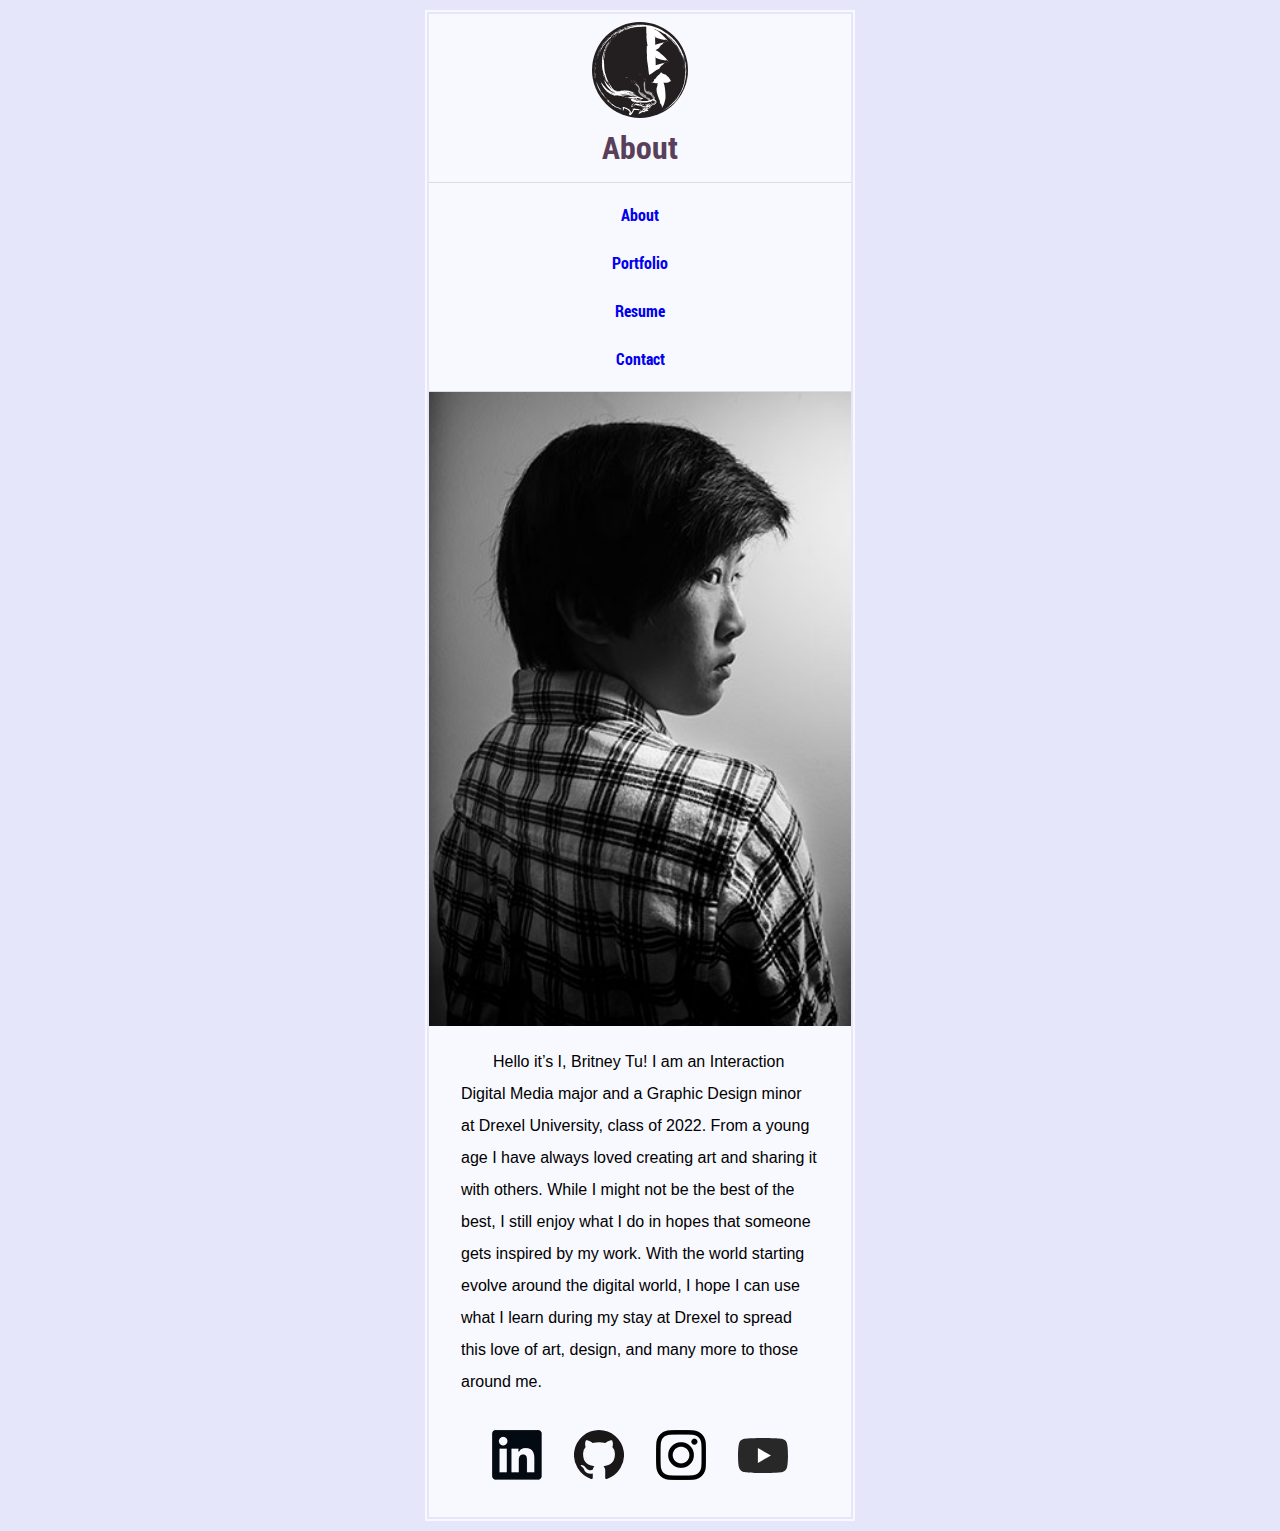
==== about/index.html @ 5a04e738 "Orginal site - Work needed" ====
<!DOCTYPE html>
<html lang="en">
<head>
    <meta charset="UTF-8">
    <meta name="viewport" content="width=device-width, initial-scale=1.0">
    <meta http-equiv="X-UA-Compatible" content="ie=edge">
    <title>ABOUT</title>
    <link rel="stylesheet" type="text/css" href="../style.css">
</head>
<body>
    <div class="contain">

    <header>
        <a href="#top"></a>
        <div class="logo">
                <a href="../index.html">
                    <img src="../pics/initials_logo.svg" alt="logo"> 
                </a>
        </div>
    </header>
    <h1 class="abt">
        <a href="#top">About</a>
     </h1>
    <nav>
        <ul>
            <li class="n_a"><a href="../about/index.html">About</a></li>
            <li class="n_p"><a href="../portfolio/index.html">Portfolio</a></li>
            <li class="n_r"><a href="../resume/index.html">Resume</a></li>
            <li class="n_c"><a href="../contact/index.html">Contact</a></li>
        </ul>
    </nav>
    <main>
        <div class="me">
            <div class="me">
                <img src="../pics/selfie.jpg" alt="picture of designer">
            </div>
            <p class="me_p">Hello it’s I, Britney Tu! I am an Interaction Digital Media major and a Graphic Design minor at Drexel University, class of 2022.

            From a young age I have always loved creating art and sharing it with others. While I might not be the best of the best, I still enjoy what I do in hopes that someone gets inspired by my work. With the world starting evolve around the digital world, I hope I can use what I learn during my stay at Drexel to spread this love of art, design, and many more to those around me.</p>
        </div>
    </main>
    <footer>
        <div class="social">
            <ul>
                <li>
                    <a href="https://www.linkedin.com/in/britney-t-175499172/"  target="_blank">
                        <img src="../pics/linkedin_small.png" alt="linkedin">
                    </a>
                </li>
                <li class="github">
                    <a href="https://github.com/Britk2"  target="_blank">
                        <img src="../pics/github_small.svg" alt="github">
                    </a>
                </li>
                <li> 
                    <a href="https://www.instagram.com/bri.tu/"  target="_blank">
                        <img src="../pics/instagram_small.png" alt="instagram">
                    </a>
                </li>
                <li class="yt">
                    <a href="https://www.youtube.com/channel/UCrbVlsVI12wJNLHHkcox9Hw/featured?view_as=subscriber" target="_blank">
                        <img src="../pics/youtube_small.svg" alt="youtube">
                    </a>
                </li>
            </ul>
        </div>
    </footer>
    </div>
</body>
</html>
---- style.css ----
@import "normal.css";
@import "fonts.css";

html{
    background-color: lavender;
    font-family: 'Lucida Sans', 'Lucida Sans Regular', 'Lucida Grande', 'Lucida Sans Unicode', Geneva, Verdana, sans-serif;
    font-size:100%;
    margin: auto;
    max-width: 28.125rem;
}

body{
    margin: auto;
}

.contain{
    background-color: ghostwhite;
    border: 2.5px solid lavender;
    margin: .75rem;
    outline:2.5px solid ghostwhite;
}

a{
    text-decoration: none;
}

header .logo{
    left:0;
    position: relative;
    top:.25rem;
}

header .logo img{
    width: 6rem;
}
header .logo a{
    margin:0;
    padding:0 0 1rem 0;
}

header{
    color:rgb(90, 63, 90);
    font-family: roboto_condensed, Arial, Helvetica, sans-serif;
    font-weight: bold;
    text-align: center;
    padding: .25rem 0;
}


/*For home page*/
#introduction{
    font-family: 'Lucida Sans', 'Lucida Sans Regular', 'Lucida Grande', 'Lucida Sans Unicode', Geneva, Verdana, sans-serif;
    font-style: normal;
    font-weight: thin;
    padding: 1rem;
}
#introduction h6{
    text-align: center;
}

/*site wide*/
p{
    padding: 1rem;
    text-indent: 2rem; 
    line-height: 2;
}

dd{
    line-height: 2;
}

h1, h2, h4, h6, .res a, .ux_h a, .hp a, .portfolio_h a, .abt a, .cnt a, .arduino_h a, .logo_h a, .portfolio_h a{
    color:rgb(90, 63, 90);
}

.res, .ux_h, .hp, .portfolio_h, .abt, .cnt, .arduino_h, .logo_h, .portfolio_h{
    text-align: center;
    font-family: roboto_condensed, Arial, Helvetica, sans-serif;
    font-weight: bold;
    background: ghostwhite;
    border-bottom: 1px solid gainsboro;
    padding: .5rem 0 1rem 0;
    position: sticky;
    top: 0;
    z-index: 25;
    margin: 0;
}


img, video{
    max-width: 100%;    
}

.github, .yt{
    width:50px;
    height:50px;
}
.yt{
    position: relative;
    top:.5rem;
}
/*About page*/
.me_p{
    padding: 0 2rem;
}
/*contact page*/
.contact h4, .socialmedia{
    color: darkslateblue;
    margin:1rem;
}

.c_c{
    padding: 0 1rem;
}

/*resume*/
.resume{
    font-size: .75rem;
    padding: 1rem;
}

.basic_info, .resume h2, .resume h4{
    text-align: center;
}

.resume div, .resume div dt, .resume div dd{
    padding-bottom: .5rem;
    line-height: 2;
}

.resume .education ul li{
    list-style: none;
}

.accomplishments li{
    line-height: 2;
}

.cat{
    list-style: none;
    padding:.5rem 0;
}

.skill li{
    line-height: 1.5;
}

.skill{
    padding-top: 1rem;
}

/*Portfolio Page*/
.portfolio img{
    opacity: .35;
    width: 100%;
}

.portfolio_l img, .portfolio_l svg{
    width: 100%;
}

.portfolio_l h1, .portfolio_l h2, .portfolio_l h3, .portfolio_l h4, .portfolio_l h5, .portfolio_l h6, .portfolio_a h1, .portfolio_ux h1, .portfolio_ux h3, .top{
    text-align: center;
}

.portfolio h2{
    font-family: roboto_condensed, Arial, Helvetica, sans-serif;
    font-weight: bold;
    padding: 1rem 0;
    text-shadow: 2px 2px darkgray;
}

.arduino h2, .ux h2, .portfolio .logo h2, .photo h2{
    font-size: 1.125rem;
    left: 0;
    position: absolute;
    text-align: center;
    top: 50%;
    width: 100%;
    z-index: 10;
}

.phoenix p a{
    text-decoration: underline;
}

.portfolio .logo, .ux, .arduino, .photo{
    position: relative;
}

/*ai & photo page*/
.portfolio_l .logos{
    left: 2.5%;
    position: relative;
    width: 95%;
}
/*ux page*/
.yale{
    border-bottom: 1px solid gainsboro;
}
.portfolio_ux p{
    padding: 0 2rem;
}

/*3d & hands on page*/
.portfolio_a p{
    padding: 0 2rem;
}
.stool h3{
    text-align: center;
}
/*menu navigation*/
nav{
    background: ghostwhite;
    border-bottom: 1px solid gainsboro;
    font-family: roboto_condensed, Arial, Helvetica, sans-serif;
}

nav ul {
    font-weight: bold;
    line-height: 0;
    margin: 0;
    padding: .5rem 1rem;
    text-align: justify;
  }

nav ul li {
    list-style: none;
    line-height: 100%;
    text-align: center;
    padding: 1rem;
}

nav ul li a{
    padding: .75rem .75rem;
}

/*Pic on the about page*/
#me p{
    padding:1rem;
}
.me img{
    width: 100%;
}
/* CSS stuff for the social media tabs */
.social ul{
    list-style:none;
    padding: 0;
    
    display:flex;
    flex-flow: row wrap;
    justify-content: center;
    align-content: space-around;
}

.social ul li{
    padding: 1rem;
}
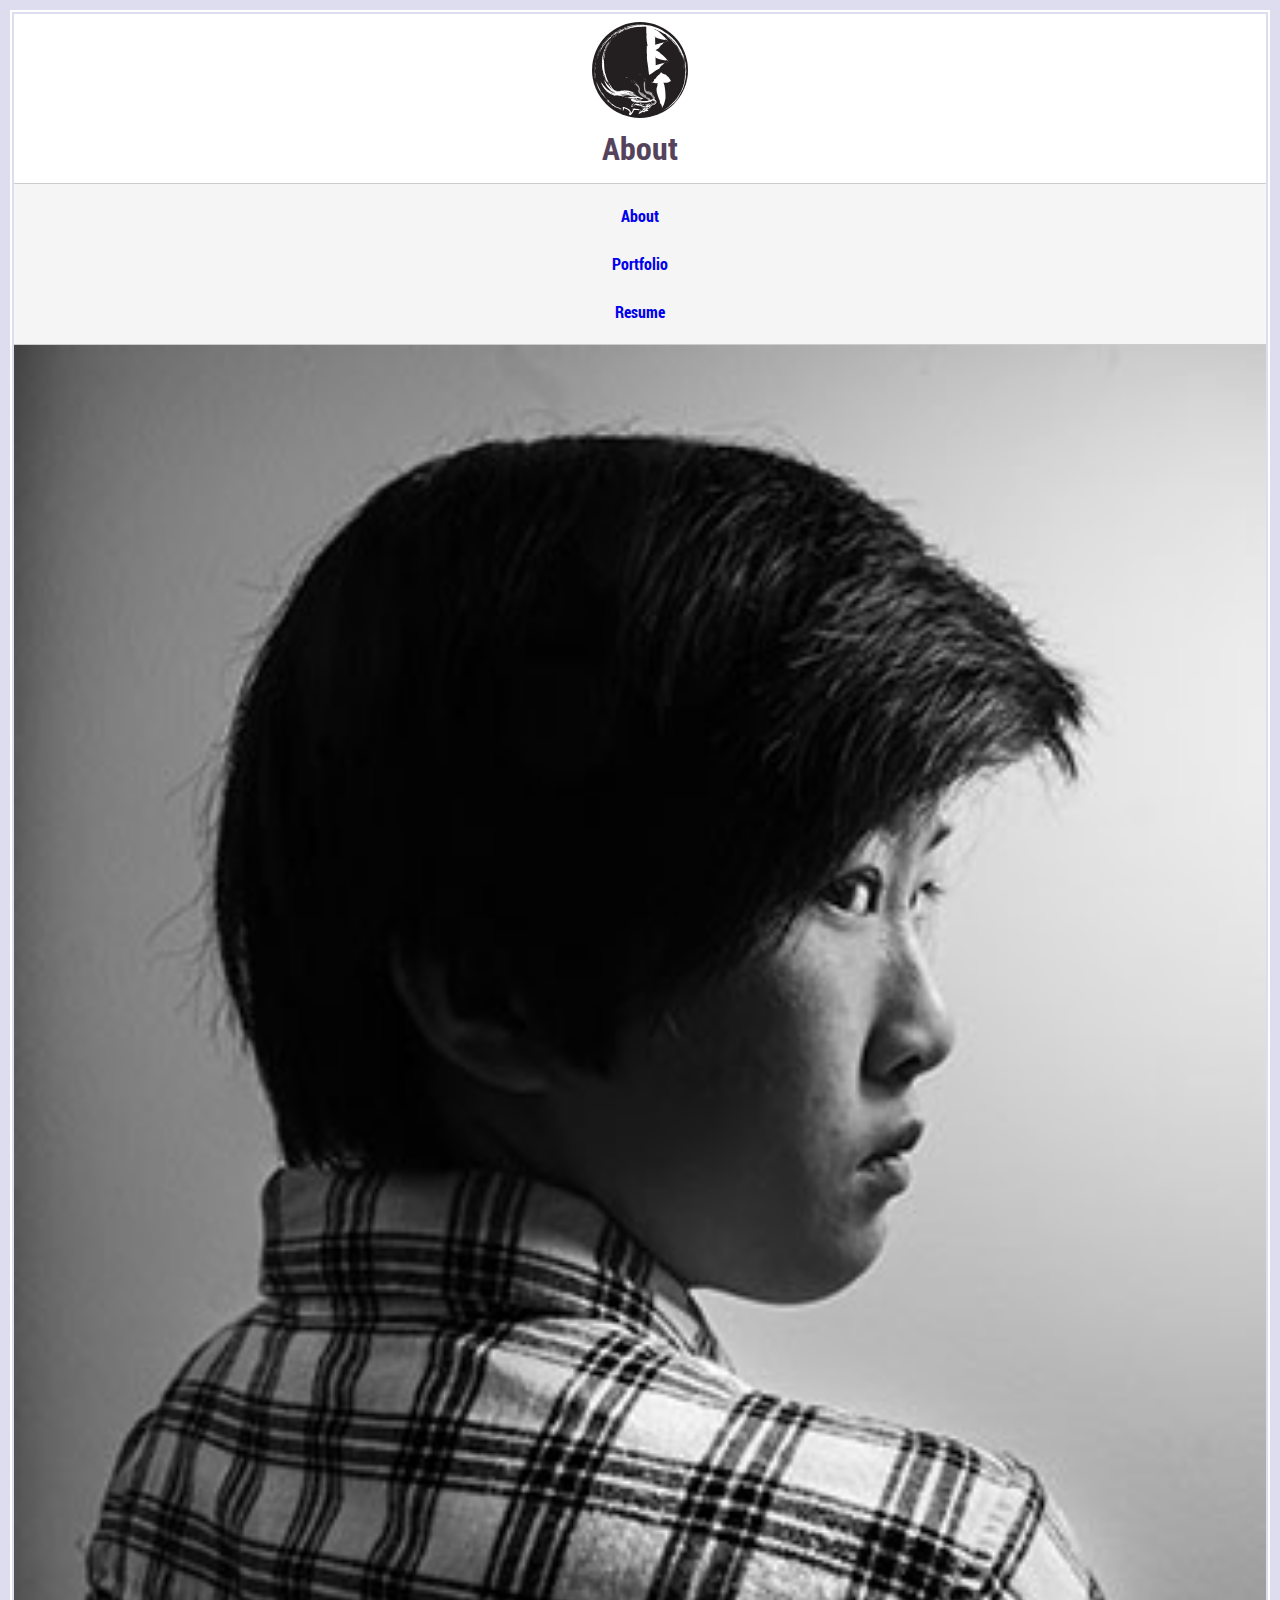
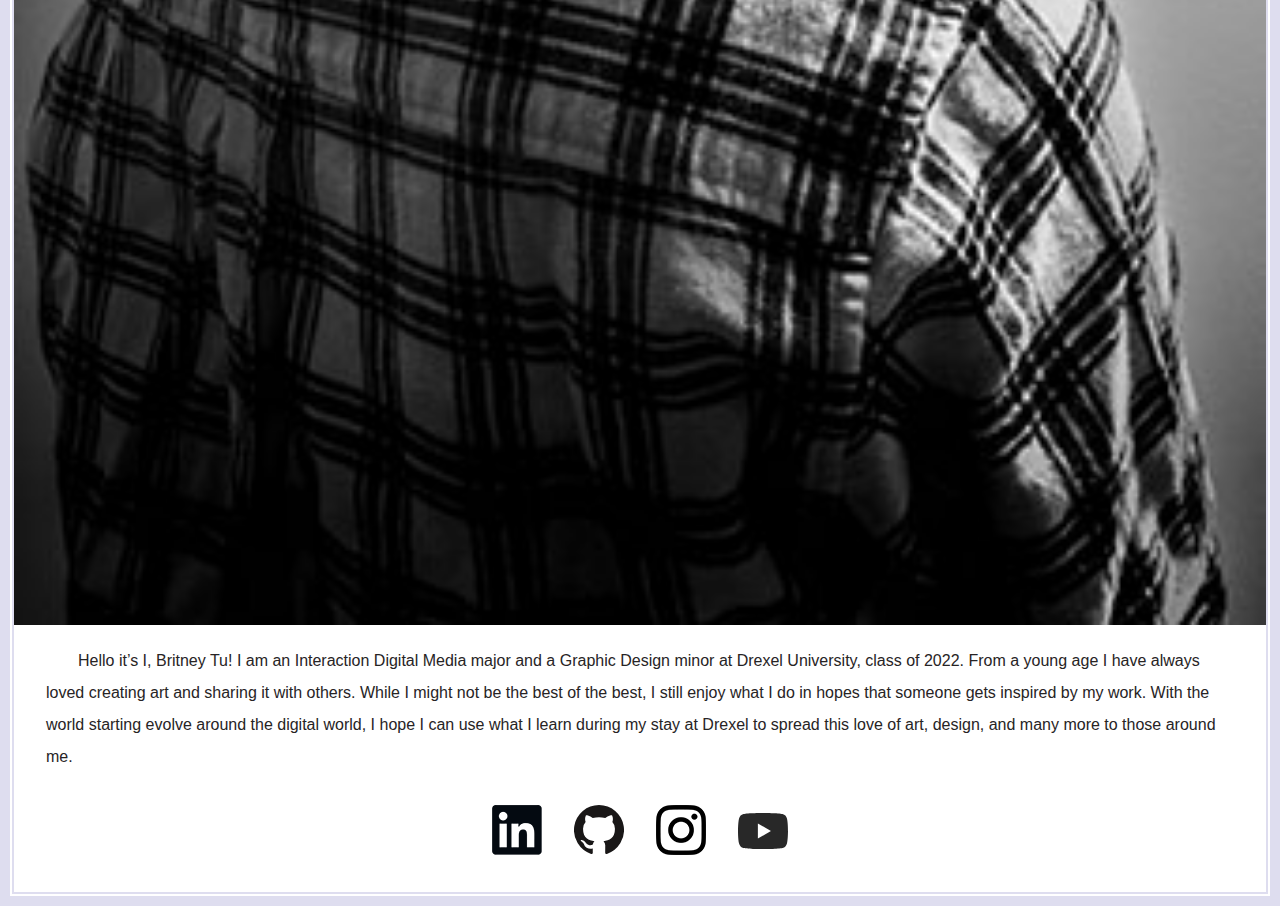
==== commit 2a54f4fa: "Logo w/ picture tag & clean up of code" ====
--- a/about/index.html
+++ b/about/index.html
@@ -13,9 +13,12 @@
     <header>
         <a href="#top"></a>
         <div class="logo">
-                <a href="../index.html">
-                    <img src="../pics/initials_logo.svg" alt="logo"> 
-                </a>
+            <a href="../index.html">
+                <picture>
+                    <source srcset="../pics/initials_logo.svg"/>
+                    <img src="../pics/initials_logo.png" alt="logo"> 
+                </picture>
+            </a>
         </div>
     </header>
     <h1 class="abt">
@@ -26,7 +29,7 @@
             <li class="n_a"><a href="../about/index.html">About</a></li>
             <li class="n_p"><a href="../portfolio/index.html">Portfolio</a></li>
             <li class="n_r"><a href="../resume/index.html">Resume</a></li>
-            <li class="n_c"><a href="../contact/index.html">Contact</a></li>
+            <!--<li class="n_c"><a href="contact/index.html">Contact</a></li>-->
         </ul>
     </nav>
     <main>
--- a/style.css
+++ b/style.css
@@ -1,12 +1,33 @@
 @import "normal.css";
 @import "fonts.css";
 
+:root{
+    --off-white: #ffffff;
+    --light-grey: #f5f5f5;
+    --grey-line: #cccccc;
+    --light-p:#deddef;
+    --dark-p:#55425b;
+    --vibe-p:#57408e;
+    --off-black:#272425;
+
+    --b-back: var(--light-p);
+    --f-back: var(--off-white);
+    --t-color: var(--off-black);
+    --h-color: var(--dark-p);
+    --d-line: var(--grey-line);
+    --m-color: var(--light-grey);
+
+    --p-t-f: 'Lucida Sans', 'Lucida Sans Regular', 'Lucida Grande', 'Lucida Sans Unicode', Geneva, Verdana, sans-serif;
+    --h-t-f: roboto_condensed, Arial, Helvetica, sans-serif;
+
+}
+
 html{
-    background-color: lavender;
+    background-color: var(--b-back);
+    color: var(--t-color);
     font-family: 'Lucida Sans', 'Lucida Sans Regular', 'Lucida Grande', 'Lucida Sans Unicode', Geneva, Verdana, sans-serif;
     font-size:100%;
     margin: auto;
-    max-width: 28.125rem;
 }
 
 body{
@@ -14,10 +35,10 @@
 }
 
 .contain{
-    background-color: ghostwhite;
-    border: 2.5px solid lavender;
+    background-color: var(--f-back);
+    border: 2.5px solid var(--b-back);
     margin: .75rem;
-    outline:2.5px solid ghostwhite;
+    outline:2.5px solid var(--f-back);
 }
 
 a{
@@ -30,7 +51,7 @@
     top:.25rem;
 }
 
-header .logo img{
+header .logo svg, header .logo img{
     width: 6rem;
 }
 header .logo a{
@@ -39,8 +60,7 @@
 }
 
 header{
-    color:rgb(90, 63, 90);
-    font-family: roboto_condensed, Arial, Helvetica, sans-serif;
+    color:var(--h-color);
     font-weight: bold;
     text-align: center;
     padding: .25rem 0;
@@ -49,7 +69,6 @@
 
 /*For home page*/
 #introduction{
-    font-family: 'Lucida Sans', 'Lucida Sans Regular', 'Lucida Grande', 'Lucida Sans Unicode', Geneva, Verdana, sans-serif;
     font-style: normal;
     font-weight: thin;
     padding: 1rem;
@@ -70,15 +89,15 @@
 }
 
 h1, h2, h4, h6, .res a, .ux_h a, .hp a, .portfolio_h a, .abt a, .cnt a, .arduino_h a, .logo_h a, .portfolio_h a{
-    color:rgb(90, 63, 90);
+    color:var(--h-color);
 }
 
 .res, .ux_h, .hp, .portfolio_h, .abt, .cnt, .arduino_h, .logo_h, .portfolio_h{
     text-align: center;
-    font-family: roboto_condensed, Arial, Helvetica, sans-serif;
-    font-weight: bold;
-    background: ghostwhite;
-    border-bottom: 1px solid gainsboro;
+    font-family: var(--h-t-f);
+    font-weight: bold;
+    background-color: var(--f-back);
+    border-bottom: 1px solid var(--d-line);
     padding: .5rem 0 1rem 0;
     position: sticky;
     top: 0;
@@ -87,7 +106,7 @@
 }
 
 
-img, video{
+img, video, svg{
     max-width: 100%;    
 }
 
@@ -104,14 +123,14 @@
     padding: 0 2rem;
 }
 /*contact page*/
-.contact h4, .socialmedia{
+/* .contact h4, .socialmedia{
     color: darkslateblue;
     margin:1rem;
 }
 
 .c_c{
     padding: 0 1rem;
-}
+} */
 
 /*resume*/
 .resume{
@@ -119,16 +138,27 @@
     padding: 1rem;
 }
 
-.basic_info, .resume h2, .resume h4{
+.basic_info, .resume h2, .resume h4, .portfolio_l h1, .portfolio_l h2, .portfolio_l h3, .portfolio_l h4, .portfolio_l h5, .portfolio_l h6, .portfolio_a h1, .portfolio_ux h1, .portfolio_ux h3, .top, .stool h3{
     text-align: center;
 }
 
 .resume div, .resume div dt, .resume div dd{
-    padding-bottom: .5rem;
-    line-height: 2;
-}
-
-.resume .education ul li{
+    padding-top: .75rem;
+    line-height: 1.5;
+}
+
+.resume h2,  .resume h4{
+    padding-top: 1rem;
+    padding-bottom:0;
+    margin:0;
+}
+.resume h4{
+    padding-top: .5rem;
+}
+.resume dl, .accomplishments ul, .skill ul, .school h5{
+    margin: .5rem 0 .25rem 0;
+}
+.resume .education ul li, .cat{
     list-style: none;
 }
 
@@ -137,7 +167,6 @@
 }
 
 .cat{
-    list-style: none;
     padding:.5rem 0;
 }
 
@@ -152,22 +181,20 @@
 /*Portfolio Page*/
 .portfolio img{
     opacity: .35;
-    width: 100%;
-}
-
-.portfolio_l img, .portfolio_l svg{
-    width: 100%;
-}
-
-.portfolio_l h1, .portfolio_l h2, .portfolio_l h3, .portfolio_l h4, .portfolio_l h5, .portfolio_l h6, .portfolio_a h1, .portfolio_ux h1, .portfolio_ux h3, .top{
-    text-align: center;
-}
+}
+
+/* .portfolio main{
+    display:flex;
+    flex-flow: row wrap;
+    justify-content: start;
+    align-items: center;
+} */
 
 .portfolio h2{
-    font-family: roboto_condensed, Arial, Helvetica, sans-serif;
+    font-family: var(--h-t-f);
     font-weight: bold;
     padding: 1rem 0;
-    text-shadow: 2px 2px darkgray;
+    text-shadow: 2px 2px var(--m-color);
 }
 
 .arduino h2, .ux h2, .portfolio .logo h2, .photo h2{
@@ -196,24 +223,17 @@
 }
 /*ux page*/
 .yale{
-    border-bottom: 1px solid gainsboro;
-}
-.portfolio_ux p{
+    border-bottom: 1px solid var(--d-line);
+}
+.portfolio_ux p, .portfolio_a p{
     padding: 0 2rem;
 }
 
-/*3d & hands on page*/
-.portfolio_a p{
-    padding: 0 2rem;
-}
-.stool h3{
-    text-align: center;
-}
 /*menu navigation*/
 nav{
-    background: ghostwhite;
-    border-bottom: 1px solid gainsboro;
-    font-family: roboto_condensed, Arial, Helvetica, sans-serif;
+    background: var(--m-color) ;
+    border-bottom: 1px solid var(--d-line);
+    font-family: var(--h-t-f);
 }
 
 nav ul {
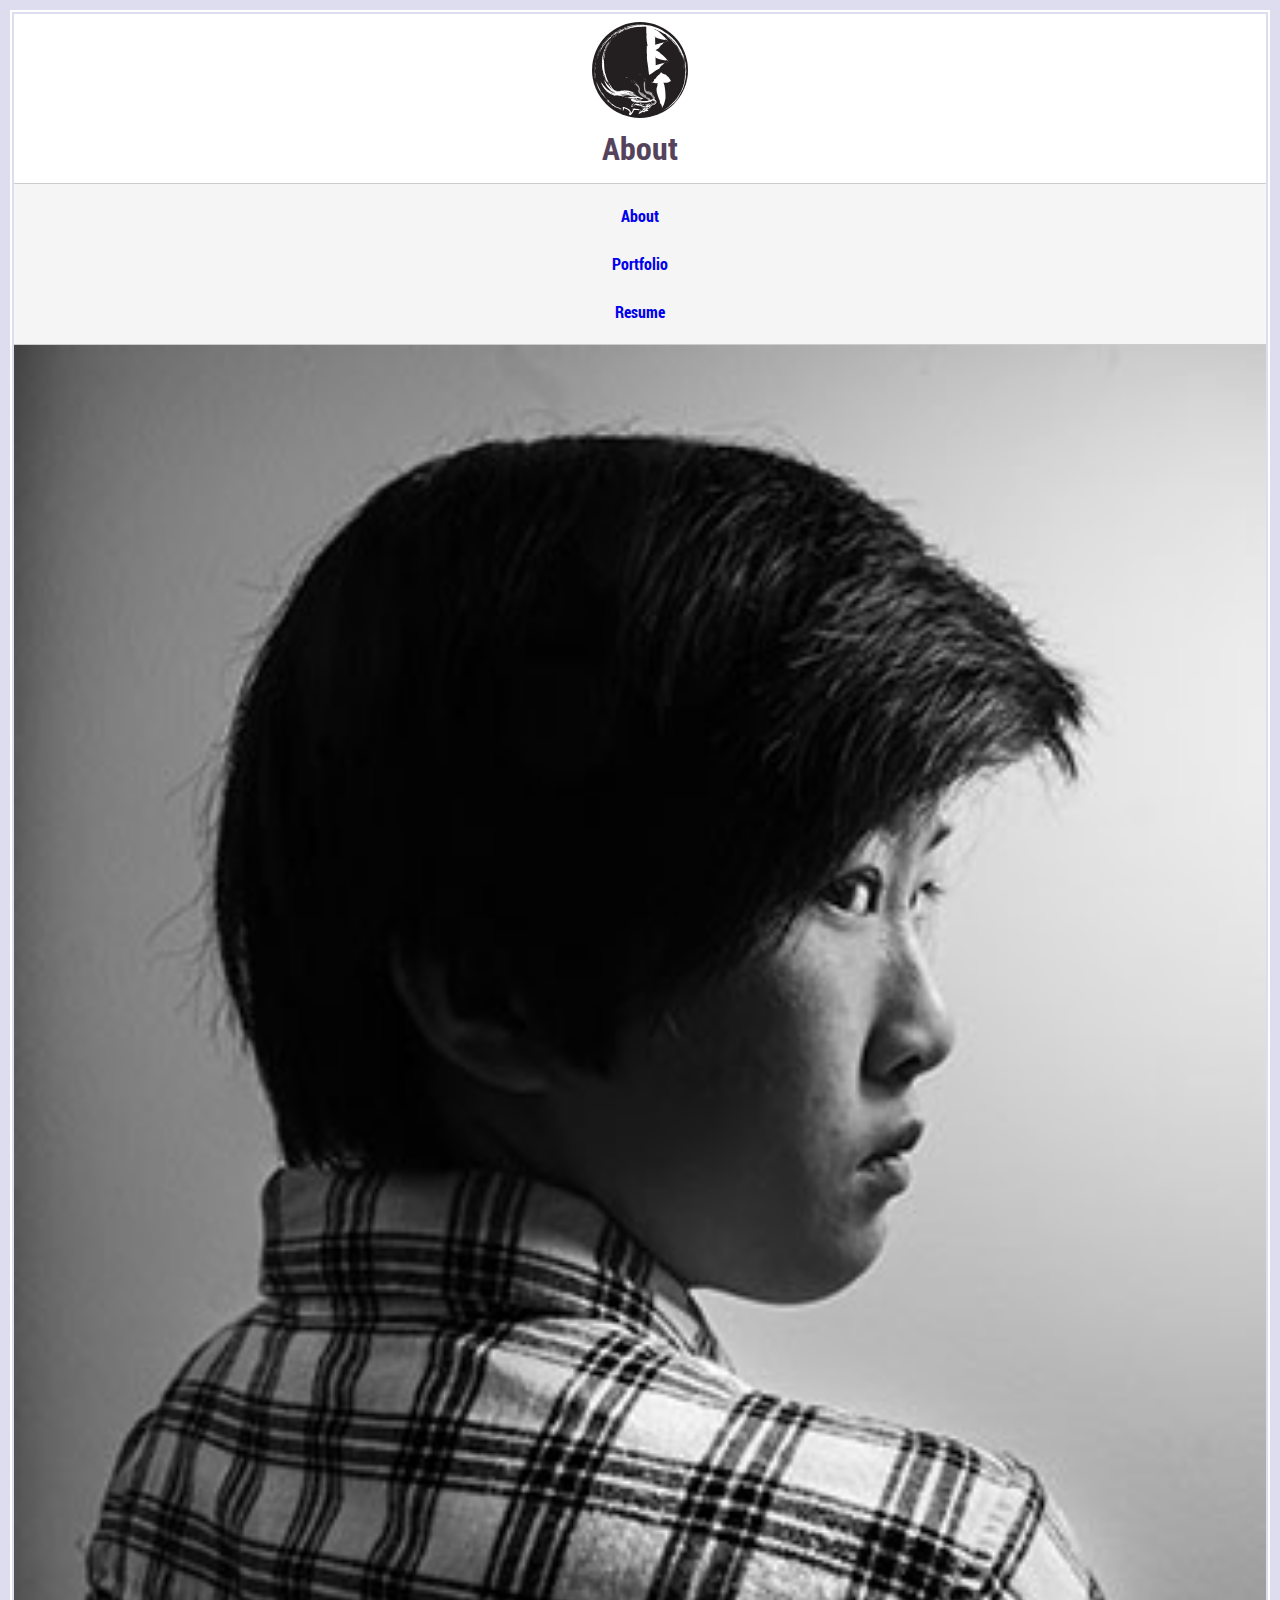
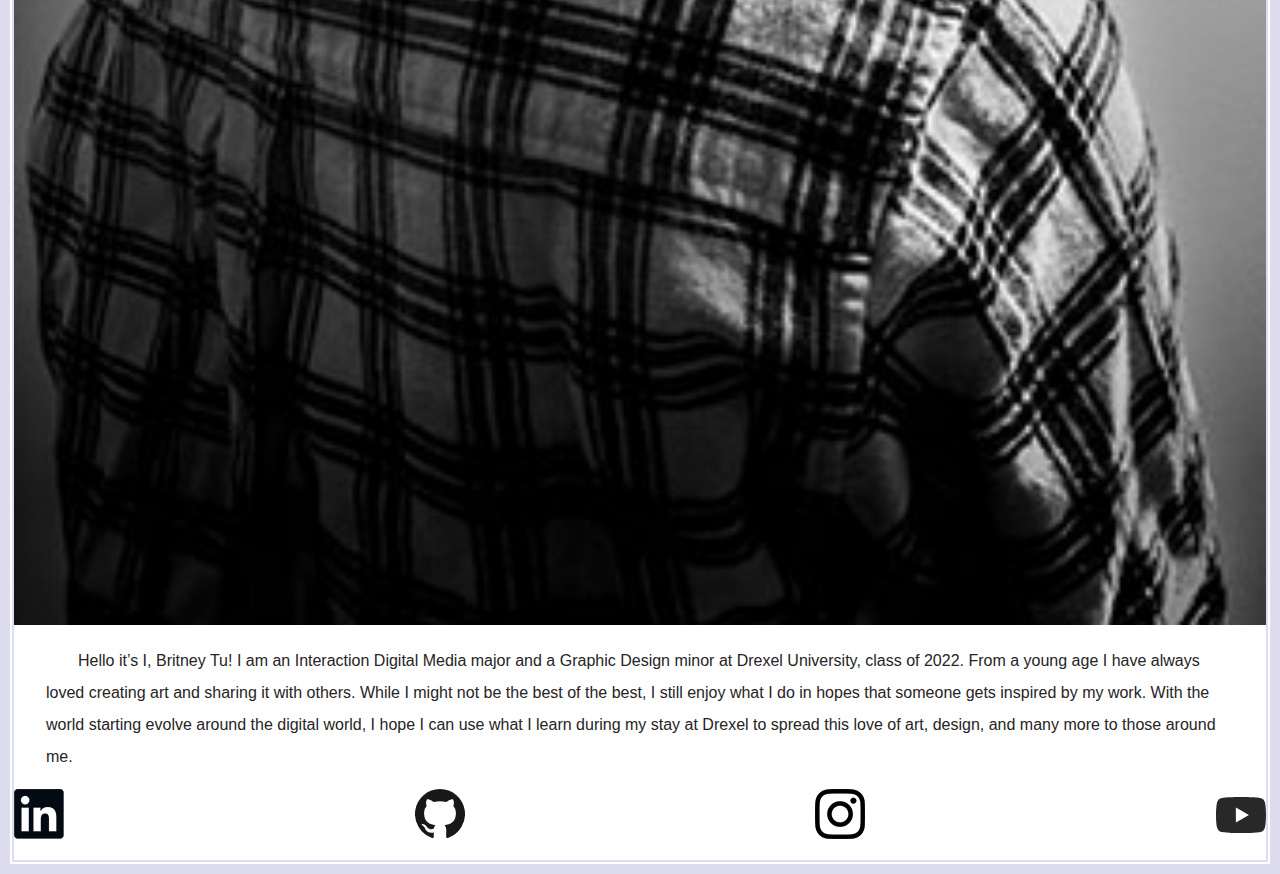
==== commit 0599117c: "Update logo and started adding media query" ====
--- a/about/index.html
+++ b/about/index.html
@@ -15,8 +15,8 @@
         <div class="logo">
             <a href="../index.html">
                 <picture>
-                    <source srcset="../pics/initials_logo.svg"/>
-                    <img src="../pics/initials_logo.png" alt="logo"> 
+                    <source srcset="../pics/initials_logo.svg 1x, ../pics/cn_logo.svg 2x"/>
+                    <img srcset="../pics/initials_logo.png 1x, ../pics/cn_logo.png 2x" src="../pics/initials_logo.png" alt="logo"/> 
                 </picture>
             </a>
         </div>
--- a/style.css
+++ b/style.css
@@ -30,9 +30,7 @@
     margin: auto;
 }
 
-body{
-    margin: auto;
-}
+body{margin: auto;}
 
 .contain{
     background-color: var(--f-back);
@@ -41,9 +39,7 @@
     outline:2.5px solid var(--f-back);
 }
 
-a{
-    text-decoration: none;
-}
+a{text-decoration: none;}
 
 header .logo{
     left:0;
@@ -51,9 +47,7 @@
     top:.25rem;
 }
 
-header .logo svg, header .logo img{
-    width: 6rem;
-}
+header .logo svg, header .logo img{width: 6rem;}
 header .logo a{
     margin:0;
     padding:0 0 1rem 0;
@@ -73,9 +67,7 @@
     font-weight: thin;
     padding: 1rem;
 }
-#introduction h6{
-    text-align: center;
-}
+#introduction h6{text-align: center;}
 
 /*site wide*/
 p{
@@ -84,13 +76,9 @@
     line-height: 2;
 }
 
-dd{
-    line-height: 2;
-}
-
-h1, h2, h4, h6, .res a, .ux_h a, .hp a, .portfolio_h a, .abt a, .cnt a, .arduino_h a, .logo_h a, .portfolio_h a{
-    color:var(--h-color);
-}
+dd{line-height: 2;}
+
+h1, h2, h4, h6, .res a, .ux_h a, .hp a, .portfolio_h a, .abt a, .cnt a, .arduino_h a, .logo_h a, .portfolio_h a{color:var(--h-color);}
 
 .res, .ux_h, .hp, .portfolio_h, .abt, .cnt, .arduino_h, .logo_h, .portfolio_h{
     text-align: center;
@@ -106,9 +94,7 @@
 }
 
 
-img, video, svg{
-    max-width: 100%;    
-}
+img, video, svg{max-width: 100%;}
 
 .github, .yt{
     width:50px;
@@ -119,9 +105,7 @@
     top:.5rem;
 }
 /*About page*/
-.me_p{
-    padding: 0 2rem;
-}
+.me_p{padding: 0 2rem;}
 /*contact page*/
 /* .contact h4, .socialmedia{
     color: darkslateblue;
@@ -138,9 +122,7 @@
     padding: 1rem;
 }
 
-.basic_info, .resume h2, .resume h4, .portfolio_l h1, .portfolio_l h2, .portfolio_l h3, .portfolio_l h4, .portfolio_l h5, .portfolio_l h6, .portfolio_a h1, .portfolio_ux h1, .portfolio_ux h3, .top, .stool h3{
-    text-align: center;
-}
+.basic_info, .resume h2, .resume h4, .portfolio_l h1, .portfolio_l h2, .portfolio_l h3, .portfolio_l h4, .portfolio_l h5, .portfolio_l h6, .portfolio_a h1, .portfolio_ux h1, .portfolio_ux h3, .top, .stool h3{text-align: center;}
 
 .resume div, .resume div dt, .resume div dd{
     padding-top: .75rem;
@@ -152,51 +134,26 @@
     padding-bottom:0;
     margin:0;
 }
-.resume h4{
-    padding-top: .5rem;
-}
-.resume dl, .accomplishments ul, .skill ul, .school h5{
-    margin: .5rem 0 .25rem 0;
-}
-.resume .education ul li, .cat{
-    list-style: none;
-}
-
-.accomplishments li{
-    line-height: 2;
-}
-
-.cat{
-    padding:.5rem 0;
-}
-
-.skill li{
-    line-height: 1.5;
-}
-
-.skill{
-    padding-top: 1rem;
-}
+
+.resume h4{padding-top: .5rem;}
+.resume dl, .accomplishments ul, .skill ul, .school h5{margin: .5rem 0 .25rem 0;}
+.resume .education ul li, .cat{list-style: none;}
+.accomplishments li{line-height: 2;}
+.cat{padding:.5rem 0;}
+.skill li{line-height: 1.5;}
+.skill{padding-top: 1rem;}
 
 /*Portfolio Page*/
-.portfolio img{
-    opacity: .35;
-}
-
-/* .portfolio main{
-    display:flex;
-    flex-flow: row wrap;
-    justify-content: start;
-    align-items: center;
-} */
+.portfolio img{opacity: .35;}
 
 .portfolio h2{
     font-family: var(--h-t-f);
     font-weight: bold;
-    padding: 1rem 0;
     text-shadow: 2px 2px var(--m-color);
 }
 
+.portfolio ul{list-style: none;padding:0;}
+.portfolio main{margin: 0;}
 .arduino h2, .ux h2, .portfolio .logo h2, .photo h2{
     font-size: 1.125rem;
     left: 0;
@@ -207,13 +164,8 @@
     z-index: 10;
 }
 
-.phoenix p a{
-    text-decoration: underline;
-}
-
-.portfolio .logo, .ux, .arduino, .photo{
-    position: relative;
-}
+.phoenix p a{text-decoration: underline;}
+.portfolio .logo, .ux, .arduino, .photo{position: relative;}
 
 /*ai & photo page*/
 .portfolio_l .logos{
@@ -222,12 +174,8 @@
     width: 95%;
 }
 /*ux page*/
-.yale{
-    border-bottom: 1px solid var(--d-line);
-}
-.portfolio_ux p, .portfolio_a p{
-    padding: 0 2rem;
-}
+.yale{border-bottom: 1px solid var(--d-line);}
+.portfolio_ux p, .portfolio_a p{padding: 0 2rem;}
 
 /*menu navigation*/
 nav{
@@ -251,28 +199,46 @@
     padding: 1rem;
 }
 
-nav ul li a{
-    padding: .75rem .75rem;
-}
+nav ul li a{padding: .75rem .75rem;}
 
 /*Pic on the about page*/
-#me p{
-    padding:1rem;
-}
-.me img{
-    width: 100%;
-}
+#me p{padding:1rem;}
+.me img{width: 100%;}
 /* CSS stuff for the social media tabs */
 .social ul{
     list-style:none;
     padding: 0;
     
-    display:flex;
-    flex-flow: row wrap;
+    display:grid;
+    grid-template-columns: 50px 50px;
+    grid-template-rows: 50px 50px;
+    gap: 3rem 6rem;
+
     justify-content: center;
-    align-content: space-around;
-}
-
-.social ul li{
-    padding: 1rem;
-}
+    align-content: center;
+}
+
+.portfolio li::marker{
+    display: none;
+}
+
+/*For Tablets*/
+
+@media screen and (min-width:31rem){
+    .portfolio ul{
+        max-width: 25rem;
+        display: grid;
+        grid-template-columns: 15rem 15rem;
+        grid-template-rows: 9rem 9rem;
+        padding:0;
+        gap: 1rem 2rem;
+    }
+    .portfolio main{
+        margin: 0;
+        padding-bottom: 3rem;
+    }
+
+
+    .social ul{display: flex; justify-content: space-between;}
+
+}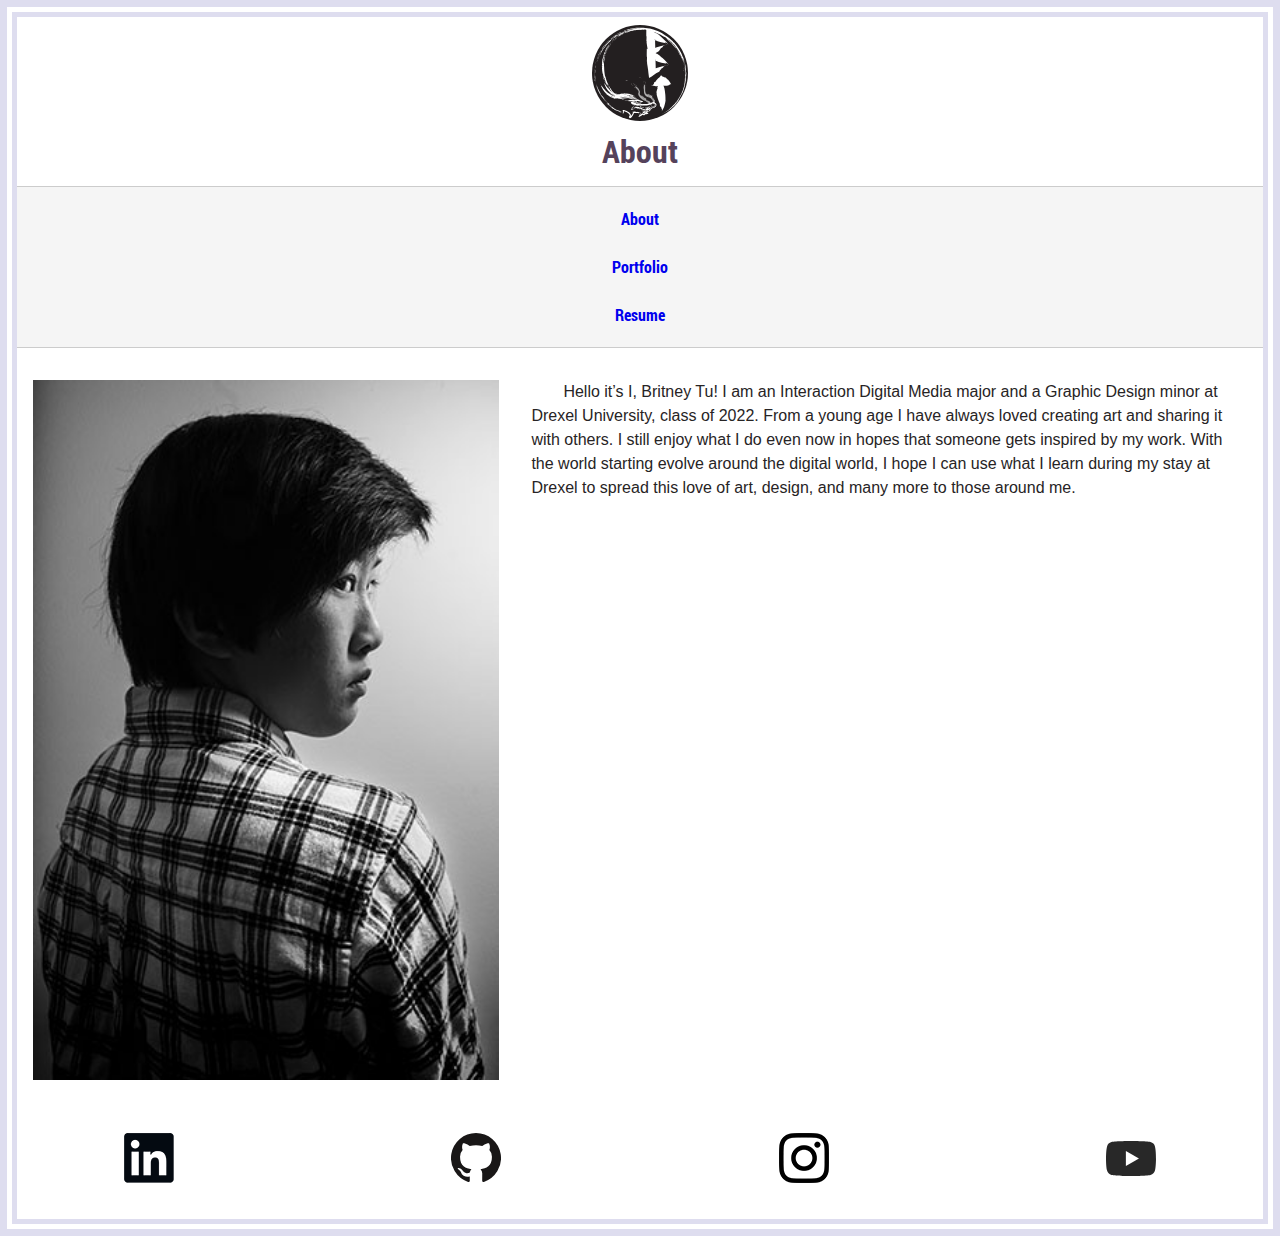
==== commit 7468d6d6: "Adjusted About, Portfolio, and Resume for tablet view (wip)" ====
--- a/about/index.html
+++ b/about/index.html
@@ -34,12 +34,12 @@
     </nav>
     <main>
         <div class="me">
-            <div class="me">
+            <div class="me_img">
                 <img src="../pics/selfie.jpg" alt="picture of designer">
             </div>
             <p class="me_p">Hello it’s I, Britney Tu! I am an Interaction Digital Media major and a Graphic Design minor at Drexel University, class of 2022.
 
-            From a young age I have always loved creating art and sharing it with others. While I might not be the best of the best, I still enjoy what I do in hopes that someone gets inspired by my work. With the world starting evolve around the digital world, I hope I can use what I learn during my stay at Drexel to spread this love of art, design, and many more to those around me.</p>
+            From a young age I have always loved creating art and sharing it with others. I still enjoy what I do even now in hopes that someone gets inspired by my work. With the world starting evolve around the digital world, I hope I can use what I learn during my stay at Drexel to spread this love of art, design, and many more to those around me.</p>
         </div>
     </main>
     <footer>
--- a/style.css
+++ b/style.css
@@ -34,9 +34,9 @@
 
 .contain{
     background-color: var(--f-back);
-    border: 2.5px solid var(--b-back);
+    border: 5px solid var(--b-back);
     margin: .75rem;
-    outline:2.5px solid var(--f-back);
+    outline:5px solid var(--f-back);
 }
 
 a{text-decoration: none;}
@@ -105,7 +105,8 @@
     top:.5rem;
 }
 /*About page*/
-.me_p{padding: 0 2rem;}
+.me_p{padding: 2rem;}
+
 /*contact page*/
 /* .contact h4, .socialmedia{
     color: darkslateblue;
@@ -202,12 +203,13 @@
 nav ul li a{padding: .75rem .75rem;}
 
 /*Pic on the about page*/
-#me p{padding:1rem;}
 .me img{width: 100%;}
+
+
 /* CSS stuff for the social media tabs */
 .social ul{
     list-style:none;
-    padding: 0;
+    padding: 2rem 0;
     
     display:grid;
     grid-template-columns: 50px 50px;
@@ -224,21 +226,66 @@
 
 /*For Tablets*/
 
-@media screen and (min-width:31rem){
+@media screen and (min-width:37.5rem){
+    html{
+        box-sizing: border-box;
+    }
+
     .portfolio ul{
-        max-width: 25rem;
+        width:100%;
         display: grid;
-        grid-template-columns: 15rem 15rem;
-        grid-template-rows: 9rem 9rem;
+        grid-template-columns: 50% 50%;
         padding:0;
-        gap: 1rem 2rem;
-    }
-    .portfolio main{
+    }
+    .portfolio .arduino, .portfolio .ux, .portfolio .logo, .portfolio .photo{
+        justify-self: stretch;
+    }
+
+    .portfolio .logo{
+        height:79.125%;
+        background-color: #D1D3D4;
+    }
+    .portfolio .logo img{
+        height: 100%;
+        position: relative;
+        left: 10%;
+    }
+
+    .social ul{
+        display: flex;
+        justify-content: space-around;
+        padding:1rem;
+    }
+    
+    .me{
+        display:grid;
+        grid-template-columns: 40% 60%;
+        justify-content: stretch;
+        padding-top: 1rem;
+    }
+    .me_img{margin: 1rem;}
+    .me_p{
         margin: 0;
-        padding-bottom: 3rem;
-    }
-
-
-    .social ul{display: flex; justify-content: space-between;}
-
+        line-height: 1.5;
+        padding:1rem;
+    }
+
+    .skill, .skill .cat{padding-bottom: 1rem;}
+    .skill ul{
+        display: flex;
+        flex-flow: row wrap;
+        justify-content: start;
+    }
+    .skill ul li{
+        padding: 0 2rem;
+    }
+
+    .education .accomplishments ul{
+        display: flex;
+        flex-flow: row wrap;
+        justify-content: flex-start;
+    }
+    .education .accomplishments ul li{
+        padding:0 2rem;
+    }
 }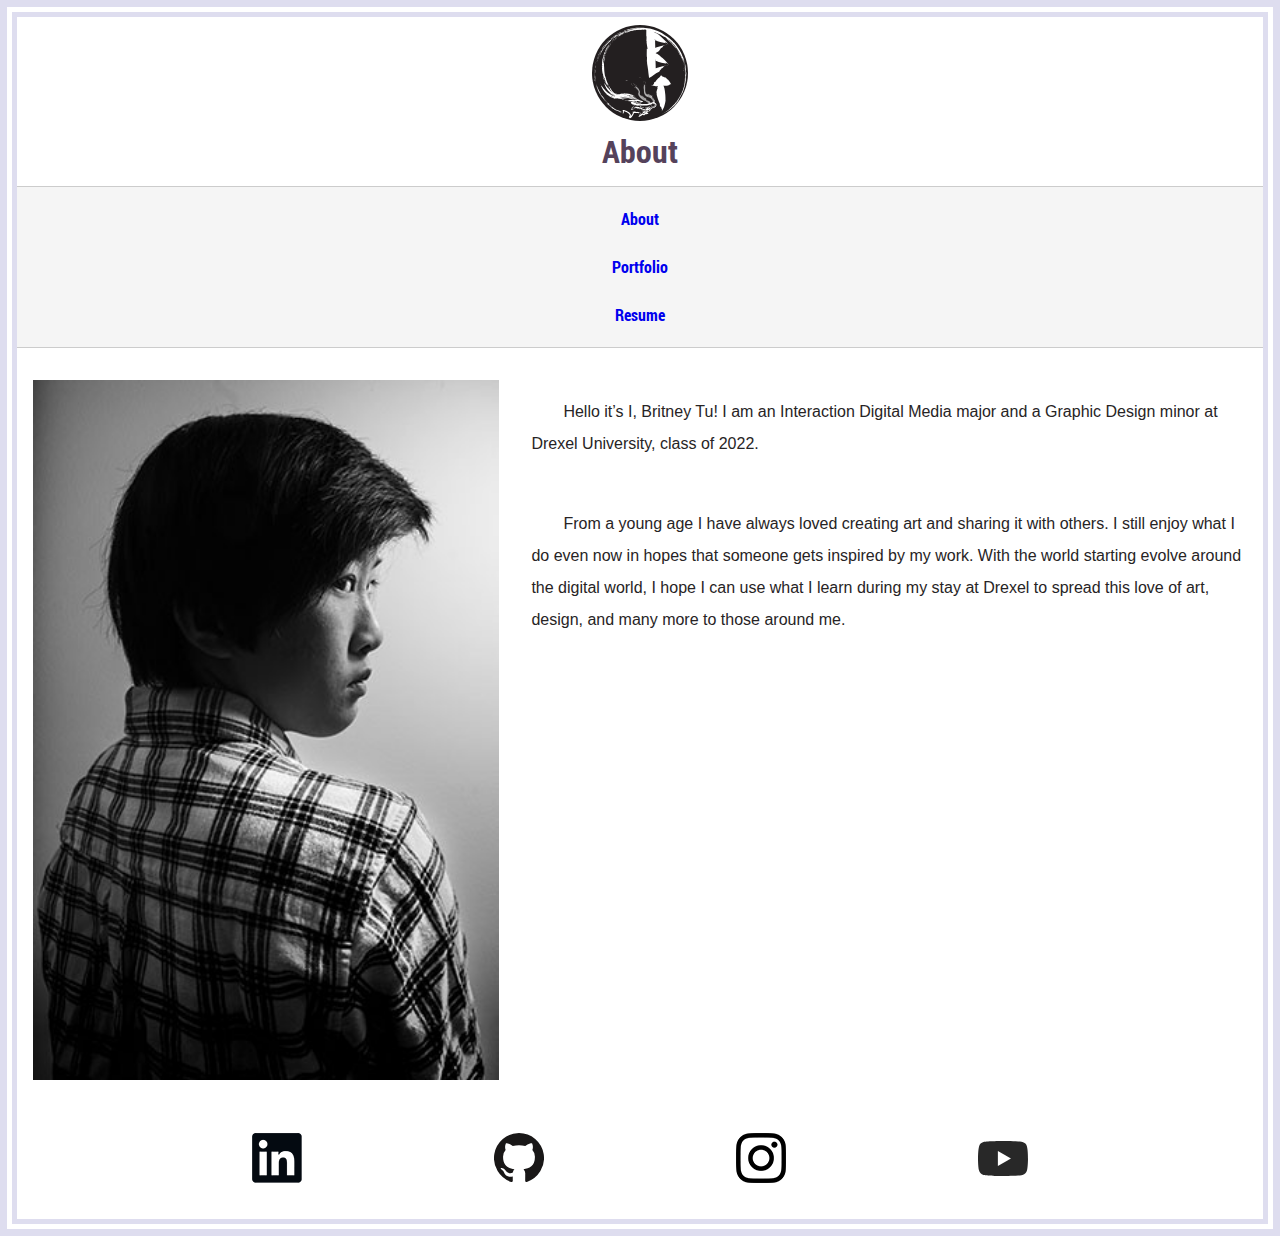
==== commit ec36e247: "Clean up design for tablet" ====
--- a/about/index.html
+++ b/about/index.html
@@ -37,9 +37,11 @@
             <div class="me_img">
                 <img src="../pics/selfie.jpg" alt="picture of designer">
             </div>
-            <p class="me_p">Hello it’s I, Britney Tu! I am an Interaction Digital Media major and a Graphic Design minor at Drexel University, class of 2022.
+            <div class="me_p">
+                <p>Hello it’s I, Britney Tu! I am an Interaction Digital Media major and a Graphic Design minor at Drexel University, class of 2022.</p>
 
-            From a young age I have always loved creating art and sharing it with others. I still enjoy what I do even now in hopes that someone gets inspired by my work. With the world starting evolve around the digital world, I hope I can use what I learn during my stay at Drexel to spread this love of art, design, and many more to those around me.</p>
+                <p>From a young age I have always loved creating art and sharing it with others. I still enjoy what I do even now in hopes that someone gets inspired by my work. With the world starting evolve around the digital world, I hope I can use what I learn during my stay at Drexel to spread this love of art, design, and many more to those around me.</p>
+            </div>
         </div>
     </main>
     <footer>
--- a/style.css
+++ b/style.css
@@ -23,14 +23,13 @@
 }
 
 html{
+    box-sizing: border-box;
     background-color: var(--b-back);
     color: var(--t-color);
     font-family: 'Lucida Sans', 'Lucida Sans Regular', 'Lucida Grande', 'Lucida Sans Unicode', Geneva, Verdana, sans-serif;
     font-size:100%;
     margin: auto;
 }
-
-body{margin: auto;}
 
 .contain{
     background-color: var(--f-back);
@@ -174,6 +173,17 @@
     position: relative;
     width: 95%;
 }
+
+.a img, .w_s img, .portfolio_ux img, .portfolio_l img{
+    display: block;
+    margin: 0 auto;
+    padding:.25rem;
+}
+
+.a{
+    border-bottom: 1px solid var(--d-line);
+}
+
 /*ux page*/
 .yale{border-bottom: 1px solid var(--d-line);}
 .portfolio_ux p, .portfolio_a p{padding: 0 2rem;}
@@ -227,18 +237,19 @@
 /*For Tablets*/
 
 @media screen and (min-width:37.5rem){
-    html{
-        box-sizing: border-box;
-    }
-
     .portfolio ul{
         width:100%;
         display: grid;
-        grid-template-columns: 50% 50%;
+        grid-template-columns: 48% 48%;
+        /* grid-template-rows: 40% 30%; */
         padding:0;
-    }
-    .portfolio .arduino, .portfolio .ux, .portfolio .logo, .portfolio .photo{
-        justify-self: stretch;
+        justify-content: center;
+    }
+    .portfolio{
+        margin: 0 auto;
+    }
+    #ux, #ard, #photo{
+        justify-self: center;
     }
 
     .portfolio .logo{
@@ -255,6 +266,20 @@
         display: flex;
         justify-content: space-around;
         padding:1rem;
+        width: 70%;
+    }
+    .social{
+        display: flex;
+        justify-content: center;
+    }
+
+    footer{
+        /* position: absolute;
+        bottom: 2%;
+        left: 0;
+        right:0;
+        margin: auto;
+        width: 70%; */
     }
     
     .me{
@@ -267,14 +292,29 @@
     .me_p{
         margin: 0;
         line-height: 1.5;
-        padding:1rem;
-    }
-
+        padding:0 1rem;
+    }
+    .me_p p{
+        margin: 0;
+        padding:2rem 0 1rem 0;
+    }
     .skill, .skill .cat{padding-bottom: 1rem;}
-    .skill ul{
+    #cat{
+        list-style: none;
         display: flex;
         flex-flow: row wrap;
         justify-content: start;
+        padding:0;
+    }
+    #cat li{
+        padding:0 1rem;
+    }
+    li.space{
+        padding:0;
+    }
+    .sub_cat{
+        display:flex;
+        flex-flow: column wrap;
     }
     .skill ul li{
         padding: 0 2rem;
@@ -288,4 +328,30 @@
     .education .accomplishments ul li{
         padding:0 2rem;
     }
+
+    .cd{
+        display: flex;
+        flex-direction: column;
+        align-items: center;
+    }
+
+
+    .l{
+        display: flex;
+        flex-direction: row;
+    }
+    
+    .initial img{
+        max-width: 49%;
+        padding:.5rem;
+    }
+}
+
+@media screen and (min-width: 74rem){
+    .w_s{
+        display: flex;
+    }
+    video{
+        width:50%
+    }
 }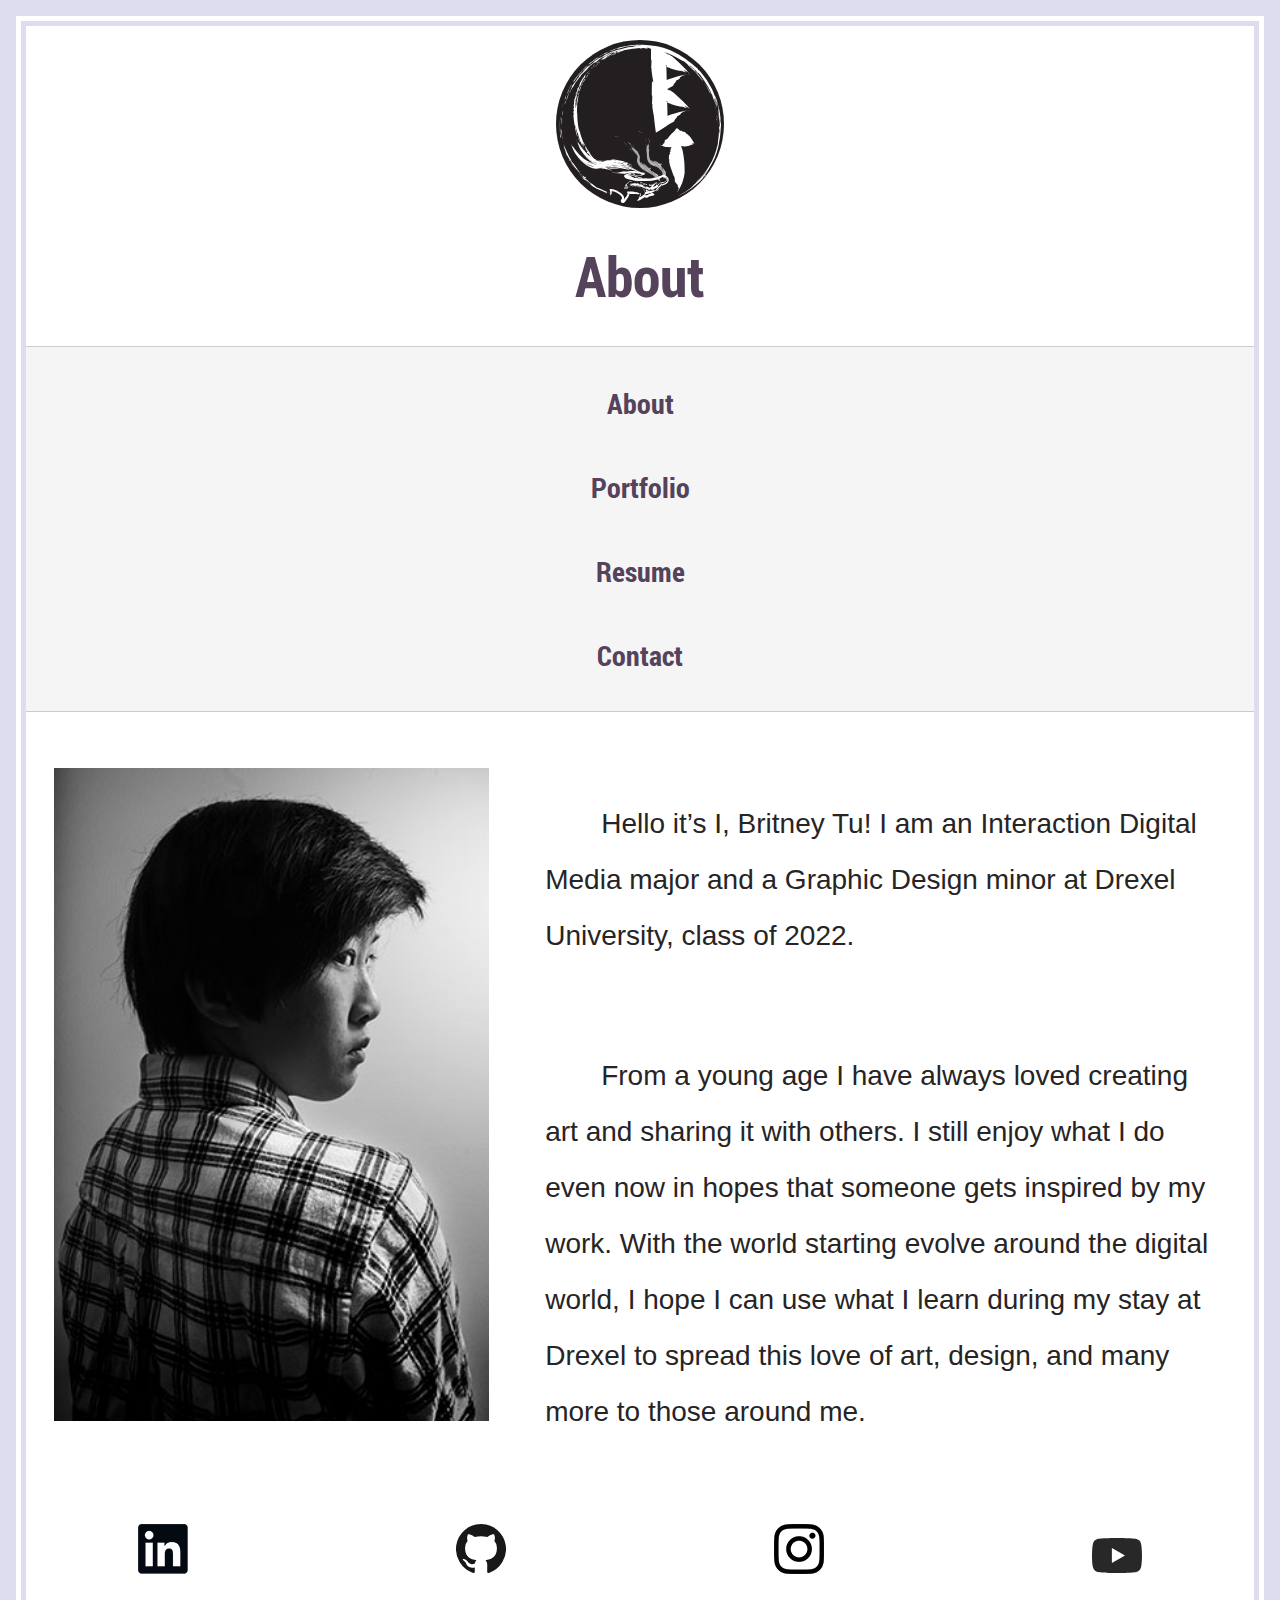
==== commit 59b11f75: "Added Contact (needs CSS work) & Dark Theme" ====
--- a/about/index.html
+++ b/about/index.html
@@ -29,7 +29,7 @@
             <li class="n_a"><a href="../about/index.html">About</a></li>
             <li class="n_p"><a href="../portfolio/index.html">Portfolio</a></li>
             <li class="n_r"><a href="../resume/index.html">Resume</a></li>
-            <!--<li class="n_c"><a href="contact/index.html">Contact</a></li>-->
+            <li class="n_c"><a href="contact/index.html">Contact</a></li>
         </ul>
     </nav>
     <main>
--- a/style.css
+++ b/style.css
@@ -4,22 +4,39 @@
 :root{
     --off-white: #ffffff;
     --light-grey: #f5f5f5;
+    --dark-grey:#313031;
     --grey-line: #cccccc;
     --light-p:#deddef;
     --dark-p:#55425b;
     --vibe-p:#57408e;
     --off-black:#272425;
 
-    --b-back: var(--light-p);
-    --f-back: var(--off-white);
-    --t-color: var(--off-black);
-    --h-color: var(--dark-p);
-    --d-line: var(--grey-line);
-    --m-color: var(--light-grey);
+    --b-back: var(--light-p); /* background */
+    --f-back: var(--off-white); /* contain-background */
+    --t-color: var(--off-black); /* text-color */
+    --h-color: var(--dark-p); /* heading-color */
+    --d-line: var(--grey-line); /* divide line */
+    --m-color: var(--light-grey); /* menu-background */
 
     --p-t-f: 'Lucida Sans', 'Lucida Sans Regular', 'Lucida Grande', 'Lucida Sans Unicode', Geneva, Verdana, sans-serif;
     --h-t-f: roboto_condensed, Arial, Helvetica, sans-serif;
 
+}
+
+@media (prefers-color-scheme: dark){
+    :root{
+        --b-back: var(--dark-p);
+        --f-back: var(--off-black);
+        --t-color: var(--off-white);
+        --h-color: var(--light-p);
+        --m-color: var(--dark-grey);
+    }
+    a{
+        color: var(--dark-p)
+    }
+    footer{
+        filter: invert(100%);
+    }
 }
 
 html{
@@ -28,6 +45,7 @@
     color: var(--t-color);
     font-family: 'Lucida Sans', 'Lucida Sans Regular', 'Lucida Grande', 'Lucida Sans Unicode', Geneva, Verdana, sans-serif;
     font-size:100%;
+    line-height: 1.5;
     margin: auto;
 }
 
@@ -77,7 +95,7 @@
 
 dd{line-height: 2;}
 
-h1, h2, h4, h6, .res a, .ux_h a, .hp a, .portfolio_h a, .abt a, .cnt a, .arduino_h a, .logo_h a, .portfolio_h a{color:var(--h-color);}
+h1, h2, h4, h6, .res a, .ux_h a, .hp a, .portfolio_h a, .abt a, .cnt a, .arduino_h a, .logo_h a, .portfolio_h a, nav a{color:var(--h-color);}
 
 .res, .ux_h, .hp, .portfolio_h, .abt, .cnt, .arduino_h, .logo_h, .portfolio_h{
     text-align: center;
@@ -187,6 +205,8 @@
 /*ux page*/
 .yale{border-bottom: 1px solid var(--d-line);}
 .portfolio_ux p, .portfolio_a p{padding: 0 2rem;}
+.project{text-align: center; box-shadow: var(--off-black);}
+.project a{text-align: center; background-color: var(--light-grey); padding:1rem; margin-top: 1rem;}
 
 /*menu navigation*/
 nav{
@@ -234,9 +254,13 @@
     display: none;
 }
 
-/*For Tablets*/
+/*For middle size*/
 
 @media screen and (min-width:37.5rem){
+    html{
+        font-size: 150%;
+        line-height: 1.5;
+    }
     .portfolio ul{
         width:100%;
         display: grid;
@@ -266,20 +290,11 @@
         display: flex;
         justify-content: space-around;
         padding:1rem;
-        width: 70%;
+        width: 90%;
     }
     .social{
         display: flex;
         justify-content: center;
-    }
-
-    footer{
-        /* position: absolute;
-        bottom: 2%;
-        left: 0;
-        right:0;
-        margin: auto;
-        width: 70%; */
     }
     
     .me{
@@ -298,27 +313,6 @@
         margin: 0;
         padding:2rem 0 1rem 0;
     }
-    .skill, .skill .cat{padding-bottom: 1rem;}
-    #cat{
-        list-style: none;
-        display: flex;
-        flex-flow: row wrap;
-        justify-content: start;
-        padding:0;
-    }
-    #cat li{
-        padding:0 1rem;
-    }
-    li.space{
-        padding:0;
-    }
-    .sub_cat{
-        display:flex;
-        flex-flow: column wrap;
-    }
-    .skill ul li{
-        padding: 0 2rem;
-    }
 
     .education .accomplishments ul{
         display: flex;
@@ -328,6 +322,12 @@
     .education .accomplishments ul li{
         padding:0 2rem;
     }
+
+    .resume{
+        width: 55ch;
+        margin: auto;
+    }
+    
 
     .cd{
         display: flex;
@@ -348,10 +348,47 @@
 }
 
 @media screen and (min-width: 74rem){
+    html{
+        font-size: 175%;
+        line-height: 1.5;
+    }
     .w_s{
         display: flex;
     }
     video{
         width:50%
     }
+
+    .skill, .skill .cat{padding-bottom: 1rem;}
+    #cat{
+        list-style: none;
+        display: flex;
+        flex-flow: row wrap;
+        justify-content: center;
+        padding:0;
+    }
+    #cat li{
+        padding:0 .5rem;
+    }
+    li.space{
+        padding:0;
+    }
+    .sub_cat{
+        display:flex;
+        flex-flow: column wrap;
+    }
+    /* .skill ul li{
+        padding: 0 2rem;
+    } */
+
+    .resume{
+        width: 75ch;
+        margin: auto;
+    }
+
+    dt{
+        position: relative;
+        right:5%;
+    }
+
 }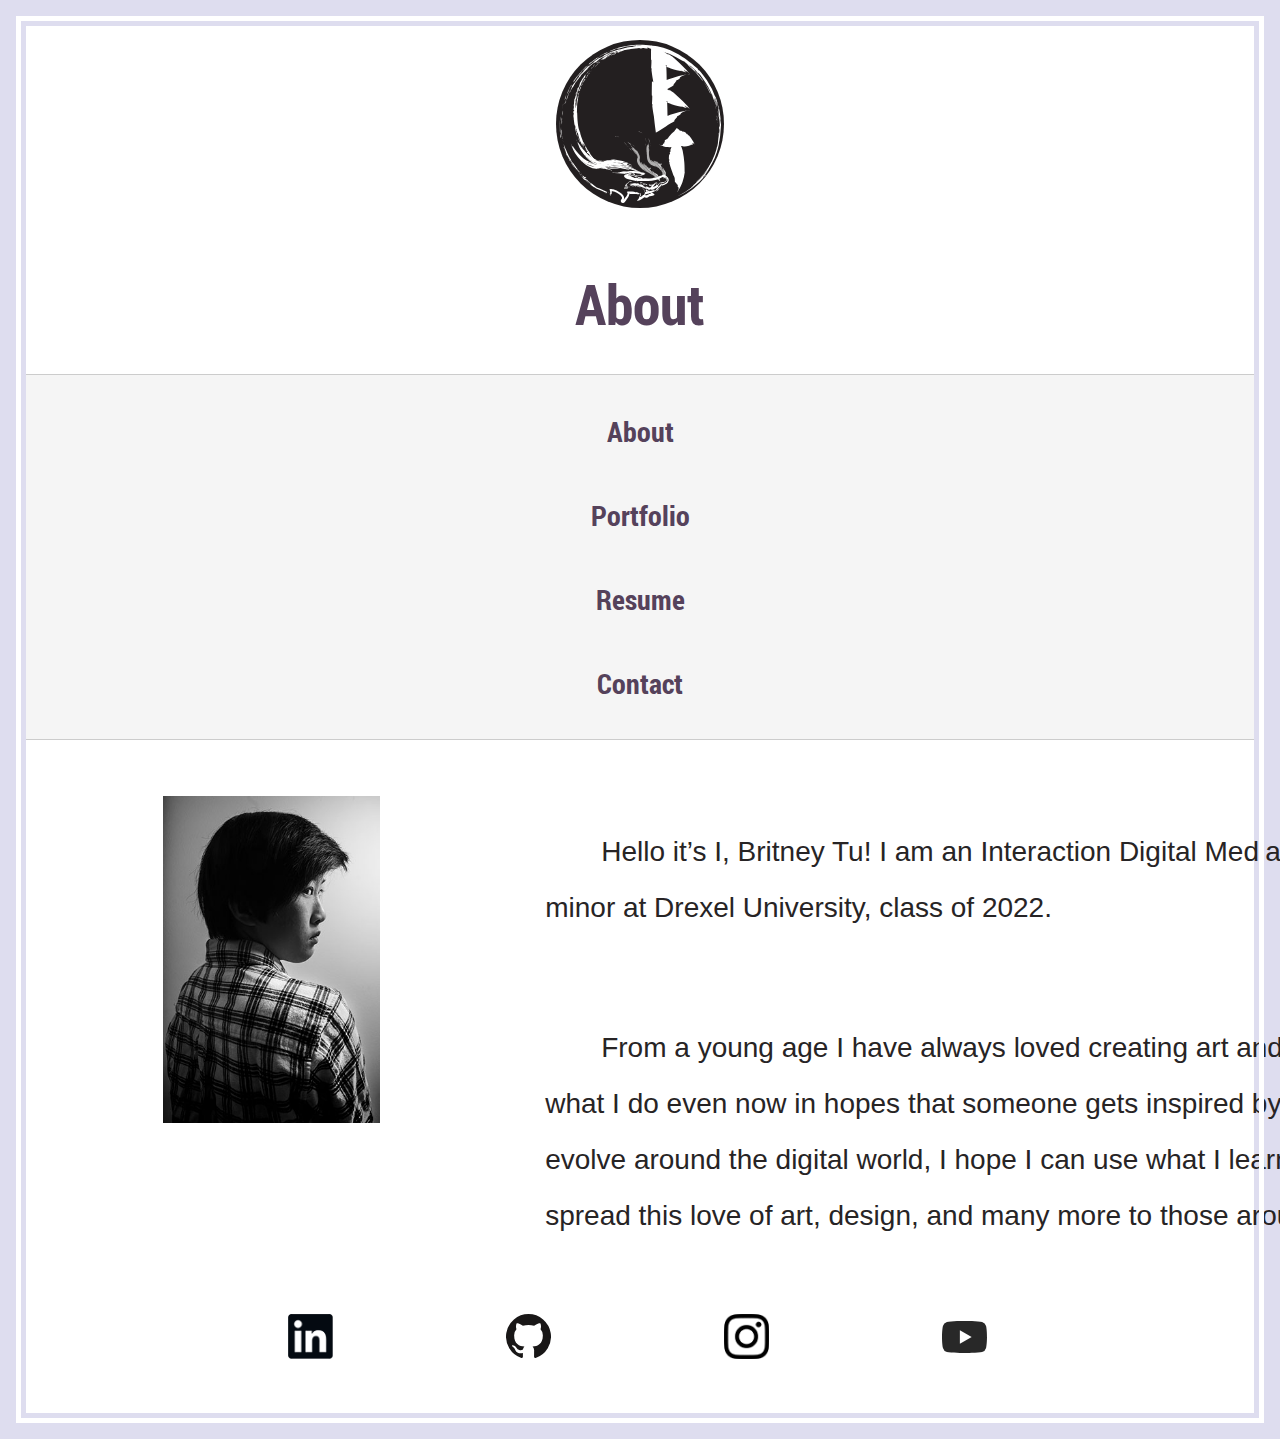
==== commit 7a12e0c4: "Addded rest of content" ====
--- a/about/index.html
+++ b/about/index.html
@@ -29,7 +29,7 @@
             <li class="n_a"><a href="../about/index.html">About</a></li>
             <li class="n_p"><a href="../portfolio/index.html">Portfolio</a></li>
             <li class="n_r"><a href="../resume/index.html">Resume</a></li>
-            <li class="n_c"><a href="contact/index.html">Contact</a></li>
+            <li class="n_c"><a href="../contact/index.html">Contact</a></li>
         </ul>
     </nav>
     <main>
--- a/style.css
+++ b/style.css
@@ -111,7 +111,7 @@
 }
 
 
-img, video, svg{max-width: 100%;}
+img, video, svg{max-width: 95%; padding-bottom:1rem;}
 
 .github, .yt{
     width:50px;
@@ -122,17 +122,21 @@
     top:.5rem;
 }
 /*About page*/
-.me_p{padding: 2rem;}
+.me_p{padding: .25rem;}
+.me img{
+    display: block;
+    margin: auto;
+}
 
 /*contact page*/
-/* .contact h4, .socialmedia{
-    color: darkslateblue;
+.contact h4, .socialmedia{
+    color: var(--h-color);
     margin:1rem;
 }
 
 .c_c{
     padding: 0 1rem;
-} */
+}
 
 /*resume*/
 .resume{
@@ -162,7 +166,11 @@
 .skill{padding-top: 1rem;}
 
 /*Portfolio Page*/
-.portfolio img{opacity: .35;}
+.portfolio img{
+    opacity: .35;
+    display:block;
+    margin: auto;
+}
 
 .portfolio h2{
     font-family: var(--h-t-f);
@@ -171,7 +179,7 @@
 }
 
 .portfolio ul{list-style: none;padding:0;}
-.portfolio main{margin: 0;}
+.portfolio main{margin:0 .5rem;}
 .arduino h2, .ux h2, .portfolio .logo h2, .photo h2{
     font-size: 1.125rem;
     left: 0;
@@ -200,6 +208,10 @@
 
 .a{
     border-bottom: 1px solid var(--d-line);
+}
+
+.contain img{
+    width: 90%;
 }
 
 /*ux page*/
@@ -261,42 +273,77 @@
         font-size: 150%;
         line-height: 1.5;
     }
-    .portfolio ul{
-        width:100%;
-        display: grid;
-        grid-template-columns: 48% 48%;
-        /* grid-template-rows: 40% 30%; */
-        padding:0;
+    .portfolio, .portfolio img{
+        width:90%;
+        display: block;
+        margin: auto;
+    }
+
+    #water{
+        width:92%;
+        display: block;
+        margin: auto;
+    }
+    .me img{width:50%;}
+
+    .social ul{
+        display: flex;
         justify-content: center;
-    }
-    .portfolio{
-        margin: 0 auto;
-    }
-    #ux, #ard, #photo{
-        justify-self: center;
-    }
-
-    .portfolio .logo{
-        height:79.125%;
-        background-color: #D1D3D4;
-    }
-    .portfolio .logo img{
-        height: 100%;
+        padding:.5rem;
+        width: 90%;
+    }
+    .social img{ padding:0;}
+    .yt{
         position: relative;
-        left: 10%;
-    }
-
-    .social ul{
-        display: flex;
-        justify-content: space-around;
-        padding:1rem;
-        width: 90%;
+        top:.25rem;
     }
     .social{
         display: flex;
         justify-content: center;
     }
+
+    .education .accomplishments ul{
+        display: flex;
+        flex-flow: row wrap;
+        justify-content: flex-start;
+    }
+    .education .accomplishments ul li{
+        padding:0 2rem;
+    }
+
+    .resume{
+        width: 55ch;
+        margin: auto;
+    }
     
+
+    .cd{
+        display: flex;
+        flex-direction: column;
+        align-items: center;
+    }
+
+
+    .l{
+        display: flex;
+        flex-direction: row;
+    }
+    
+    .initial img{
+        max-width: 49%;
+        padding:.5rem;
+    }
+}
+
+/*for large size*/
+
+@media screen and (min-width: 74rem){
+    html{
+        font-size: 175%;
+        line-height: 1.5;
+    }
+    .w_s{display: flex;}
+
     .me{
         display:grid;
         grid-template-columns: 40% 60%;
@@ -309,56 +356,15 @@
         line-height: 1.5;
         padding:0 1rem;
     }
+    p{width:75ch;}
     .me_p p{
         margin: 0;
         padding:2rem 0 1rem 0;
     }
 
-    .education .accomplishments ul{
-        display: flex;
-        flex-flow: row wrap;
-        justify-content: flex-start;
-    }
-    .education .accomplishments ul li{
-        padding:0 2rem;
-    }
-
-    .resume{
-        width: 55ch;
-        margin: auto;
-    }
-    
-
-    .cd{
-        display: flex;
-        flex-direction: column;
-        align-items: center;
-    }
-
-
-    .l{
-        display: flex;
-        flex-direction: row;
-    }
-    
-    .initial img{
-        max-width: 49%;
-        padding:.5rem;
-    }
-}
-
-@media screen and (min-width: 74rem){
-    html{
-        font-size: 175%;
-        line-height: 1.5;
-    }
-    .w_s{
-        display: flex;
-    }
-    video{
-        width:50%
-    }
-
+    .image img, #water{
+        width:25rem;
+    }
     .skill, .skill .cat{padding-bottom: 1rem;}
     #cat{
         list-style: none;
@@ -367,25 +373,36 @@
         justify-content: center;
         padding:0;
     }
-    #cat li{
-        padding:0 .5rem;
-    }
-    li.space{
-        padding:0;
-    }
+    #cat li{padding:0 .5rem;}
+    li.space{padding:0;}
     .sub_cat{
         display:flex;
         flex-flow: column wrap;
     }
-    /* .skill ul li{
-        padding: 0 2rem;
-    } */
-
     .resume{
         width: 75ch;
         margin: auto;
     }
 
+    .portfolio{
+        width:30rem;
+    }
+    #ard, #logo{
+        position: relative;
+        right:25%;
+    }
+    #ux, #photo{
+        position: relative;
+        left:25%;
+    }
+
+    /* 
+        add a div and a flex box
+
+        #water, .a img{
+        width:50%;
+    } */
+
     dt{
         position: relative;
         right:5%;
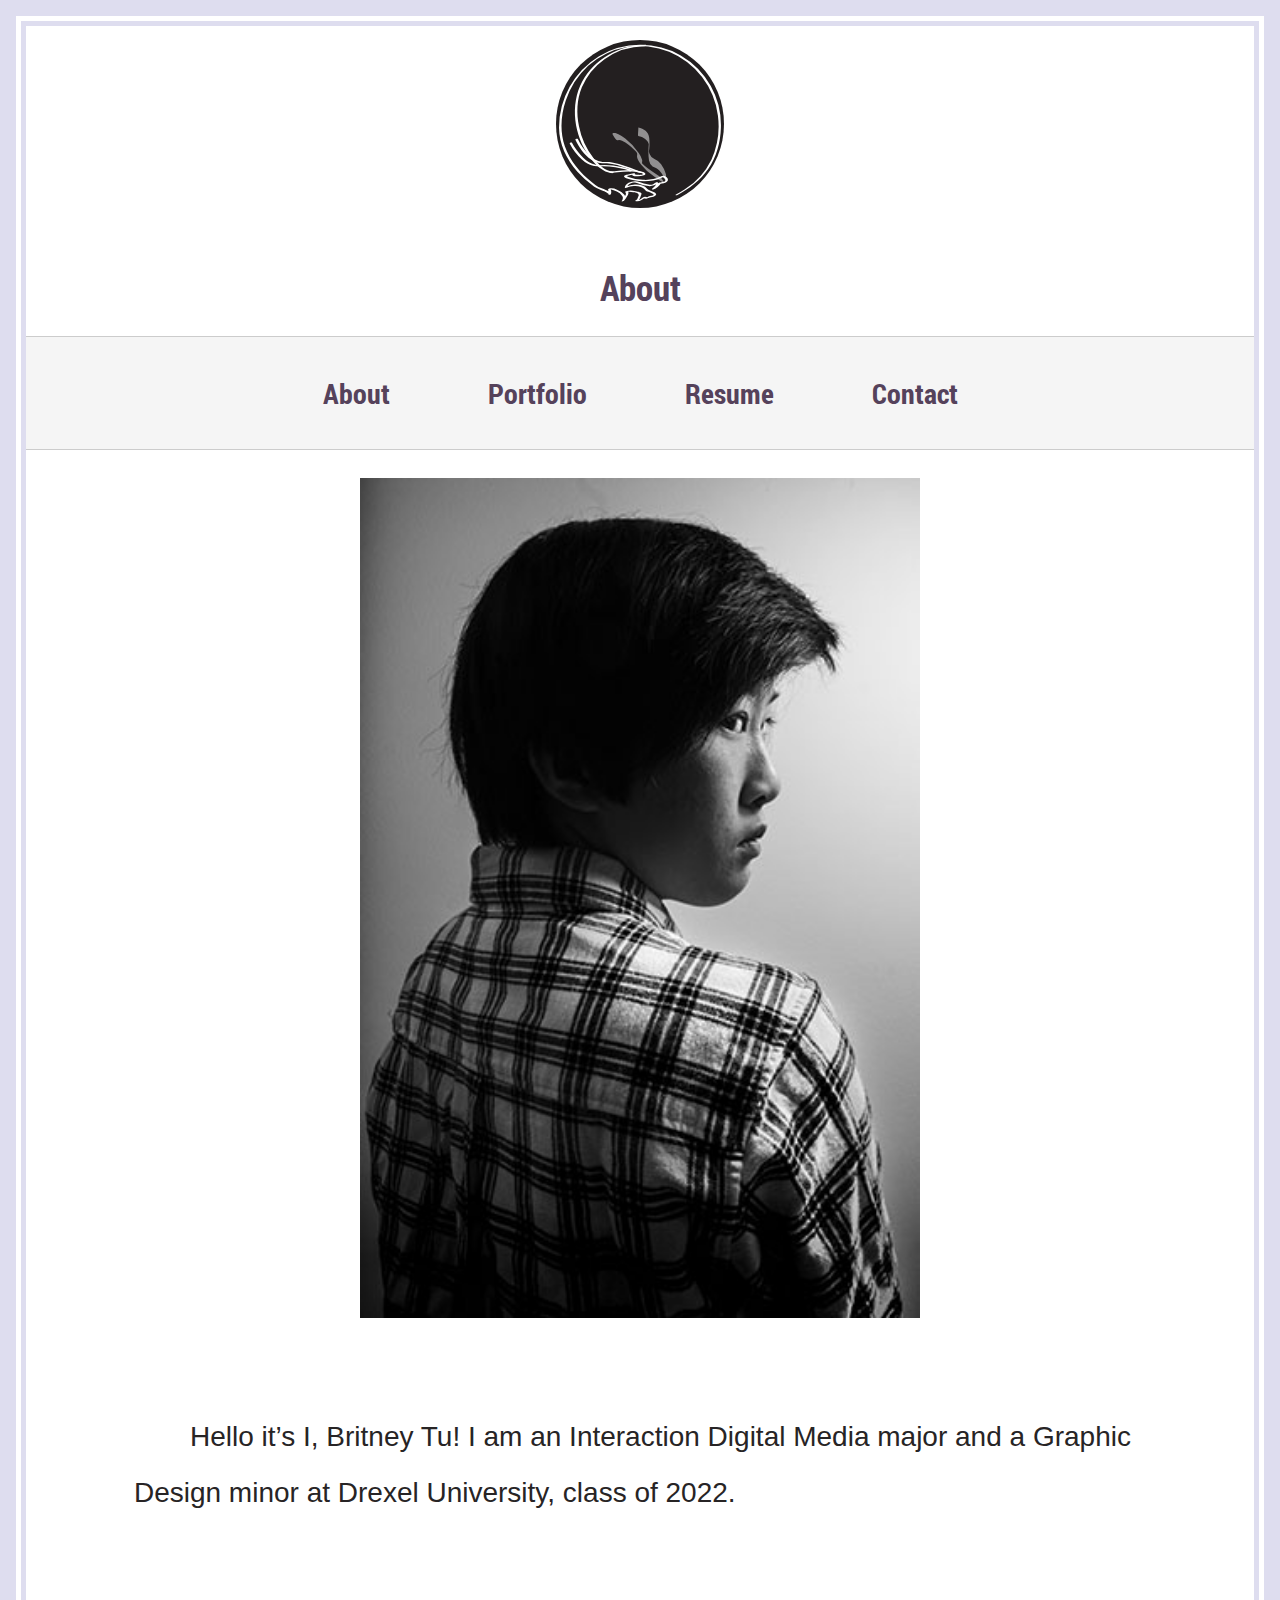
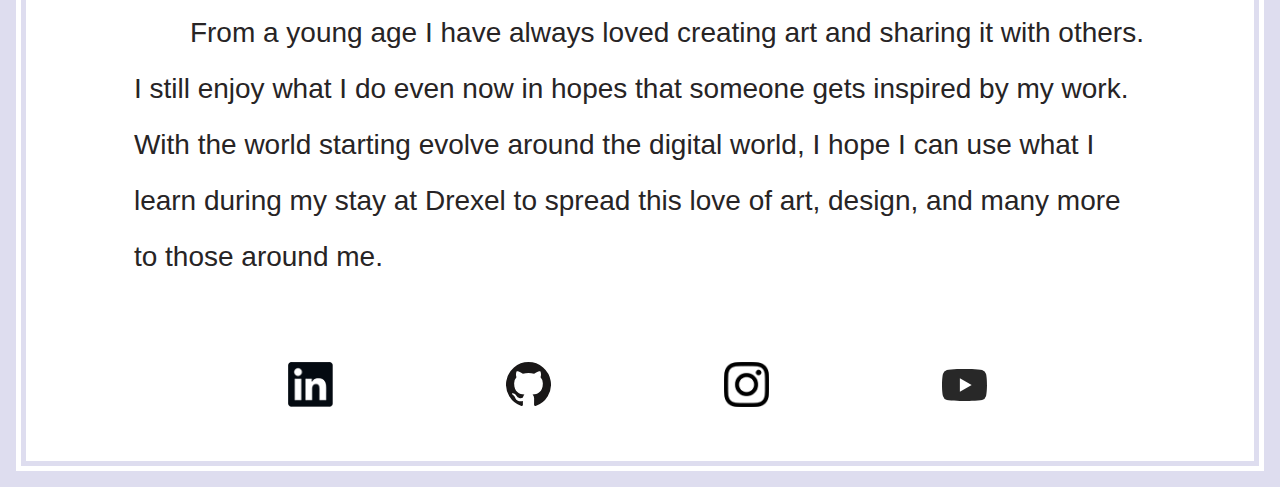
==== commit 8f591881: "Design Layout Clean Up" ====
--- a/about/index.html
+++ b/about/index.html
@@ -13,10 +13,10 @@
     <header>
         <a href="#top"></a>
         <div class="logo">
-            <a href="../index.html">
+            <a href="http://btudesign.com/">
                 <picture>
-                    <source srcset="../pics/initials_logo.svg 1x, ../pics/cn_logo.svg 2x"/>
-                    <img srcset="../pics/initials_logo.png 1x, ../pics/cn_logo.png 2x" src="../pics/initials_logo.png" alt="logo"/> 
+                    <source srcset="../pics/logo.svg" />
+                    <img src="../pics/logo.png" alt="logo" />
                 </picture>
             </a>
         </div>
@@ -34,9 +34,7 @@
     </nav>
     <main>
         <div class="me">
-            <div class="me_img">
-                <img src="../pics/selfie.jpg" alt="picture of designer">
-            </div>
+            <img src="../pics/selfie.jpg" alt="picture of designer">
             <div class="me_p">
                 <p>Hello it’s I, Britney Tu! I am an Interaction Digital Media major and a Graphic Design minor at Drexel University, class of 2022.</p>
 
--- a/style.css
+++ b/style.css
@@ -47,6 +47,7 @@
     font-size:100%;
     line-height: 1.5;
     margin: auto;
+    display: block;
 }
 
 .contain{
@@ -88,7 +89,7 @@
 
 /*site wide*/
 p{
-    padding: 1rem;
+    padding: .5rem;
     text-indent: 2rem; 
     line-height: 2;
 }
@@ -200,12 +201,18 @@
     width: 95%;
 }
 
+.logos h2{padding-top: 1rem; margin-bottom: 0;}
+
 .a img, .w_s img, .portfolio_ux img, .portfolio_l img{
     display: block;
     margin: 0 auto;
     padding:.25rem;
 }
 
+#ffxiv{
+    padding-bottom: 1rem;
+}
+
 .a{
     border-bottom: 1px solid var(--d-line);
 }
@@ -215,10 +222,22 @@
 }
 
 /*ux page*/
-.yale{border-bottom: 1px solid var(--d-line);}
-.portfolio_ux p, .portfolio_a p{padding: 0 2rem;}
+.yale,.pup_il,.ffxiv{border-bottom: 1px solid var(--d-line);}
+.portfolio_ux p, .portfolio_a p{padding: 0 1rem;}
 .project{text-align: center; box-shadow: var(--off-black);}
 .project a{text-align: center; background-color: var(--light-grey); padding:1rem; margin-top: 1rem;}
+
+p.project{
+    text-indent: 0;
+    padding-bottom:1rem;
+}
+
+.pup_il ul{list-style: none; text-align: center; padding:0;}
+
+#yale_mobile video,#yale_tablet video,#yale_desk video{
+    display: block;
+    margin: auto;
+}
 
 /*menu navigation*/
 nav{
@@ -266,6 +285,17 @@
     display: none;
 }
 
+
+
+
+
+
+
+
+
+
+
+
 /*For middle size*/
 
 @media screen and (min-width:37.5rem){
@@ -273,18 +303,59 @@
         font-size: 150%;
         line-height: 1.5;
     }
+
+    nav ul {
+        display: flex;
+        flex-direction: row;
+        justify-content: center;
+    }
+
     .portfolio, .portfolio img{
         width:90%;
         display: block;
         margin: auto;
     }
-
+    .image p{
+        padding-top:2rem;
+    }
+    
     #water{
         width:92%;
         display: block;
         margin: auto;
     }
-    .me img{width:50%;}
+
+    #pMobile{
+        display:flex;
+        flex-flow: row wrap;
+        justify-content: center;
+    }
+
+    #pMobile img{
+        width:43.75%;
+        margin:0;
+    }
+
+    #yale_mobile{
+        width:35%;
+    }
+    #yale_tablet{
+        width:55%;
+    }
+
+    #sm_med{
+        display: flex;
+        flex-flow: row wrap;
+        justify-content: center;
+        margin: auto;
+        max-width: 40rem;
+    }
+
+    .a img{
+        padding:1rem;
+    }
+
+    .me img{width:50%;padding-top: 1rem;}
 
     .social ul{
         display: flex;
@@ -316,6 +387,11 @@
         margin: auto;
     }
     
+    .image p{
+        display: block;
+        margin:auto;
+        width:45ch;
+    }
 
     .cd{
         display: flex;
@@ -324,16 +400,32 @@
     }
 
 
-    .l{
+    .l, #ffxiv_icon{
         display: flex;
         flex-direction: row;
     }
     
-    .initial img{
-        max-width: 49%;
+    #ffxiv_class, #ffxiv_job{
+        width: 25rem;
+        margin:auto;
+    }
+
+    .initial img, #ffxiv_icon img{
+        max-width: 25%;
         padding:.5rem;
     }
 }
+
+
+
+
+
+
+
+
+
+
+
 
 /*for large size*/
 
@@ -342,29 +434,70 @@
         font-size: 175%;
         line-height: 1.5;
     }
+
+    
+
     .w_s{display: flex;}
 
-    .me{
-        display:grid;
-        grid-template-columns: 40% 60%;
-        justify-content: stretch;
-        padding-top: 1rem;
-    }
-    .me_img{margin: 1rem;}
+    .res, .ux_h, .hp, .portfolio_h, .abt, .cnt, .arduino_h, .logo_h, .portfolio_h{font-size: 125%; padding-bottom: .75rem;}
+
+    .me,#ffxiv_s{
+        display: flex;
+        flex-flow: row wrap;
+        justify-content: center;
+    }
+    .me img{width: 20rem;padding:1rem;}
     .me_p{
         margin: 0;
-        line-height: 1.5;
-        padding:0 1rem;
+        line-height: 1.5;        
     }
     p{width:75ch;}
     .me_p p{
         margin: 0;
         padding:2rem 0 1rem 0;
+        width:65ch;
+    }
+    
+    #ffxiv_s img{
+        margin:0;
+    }
+    .image p{
+        width:65ch;
+    }
+
+    #fire18, #fire19, #flower18, #flower19, #m18, #people, #bnw, #lake19{
+        display: flex;
+        flex-flow: row wrap;
+        margin:auto;
+        max-width:40rem;
+    }
+
+    #fire18 img, #fire19 img, #flower18 img, #flower19 img, #m18 img, #people img, #bnw img, #lake19 img{
+        width:15rem;
     }
 
     .image img, #water{
         width:25rem;
     }
+
+    #pMobile img{
+        width:12.25rem;
+    }
+
+    #pDesk{
+        display: flex;
+        flex-flow: row wrap;
+        justify-content: center;
+    }
+    #pDesk img{
+        margin:0;
+    }
+
+    #yale_desk{
+        max-width:40rem;
+        margin: auto;
+    }
+
     .skill, .skill .cat{padding-bottom: 1rem;}
     #cat{
         list-style: none;
@@ -396,6 +529,11 @@
         left:25%;
     }
 
+    #ffxiv{
+        display: flex;
+        flex-flow: row wrap;
+    }
+
     /* 
         add a div and a flex box
 
